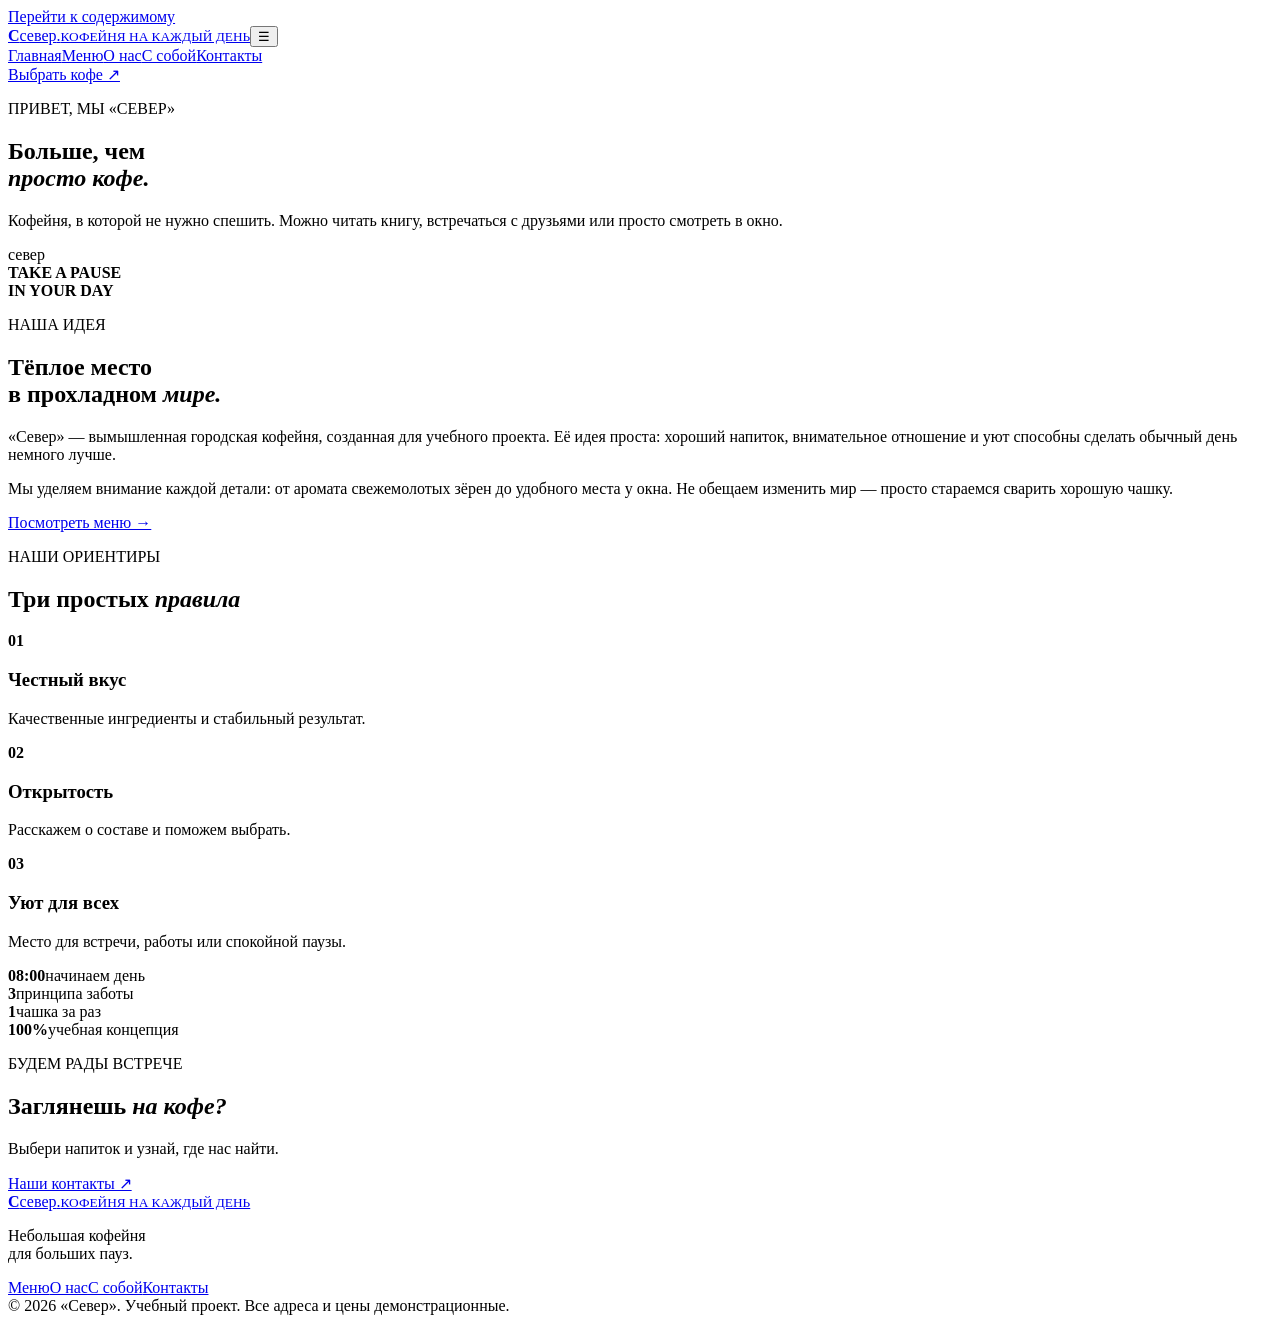
==== about.html @ 5b83bde0 "Add files via upload" ====
<!doctype html>
<html lang="ru">

<head>
    <meta charset="utf-8">
    <meta name="viewport" content="width=device-width, initial-scale=1">
    <title>О кофейне «Север» — наша история</title>
    <meta name="description"
        content="История и ценности кофейни «Север»: качественный кофе, внимательное отношение и уютная атмосфера.">
    <meta name="keywords" content="кофейня, кофе, меню кофейни, капучино, латте, выпечка, кофе с собой">
    <meta name="author" content="Учебный проект">
    <meta name="robots" content="index, follow">
    <link rel="canonical" href="https://example.com/about.html">
    <meta property="og:type" content="website">
    <meta property="og:title" content="О кофейне «Север» — наша история">
    <meta property="og:description"
        content="История и ценности кофейни «Север»: качественный кофе, внимательное отношение и уютная атмосфера.">
    <meta property="og:url" content="https://example.com/about.html">
    <meta property="og:locale" content="ru_RU">
    <meta name="theme-color" content="#263b32">
    <link rel="stylesheet" href="css/style.css">
    <script src="js/script.js" defer></script>
</head>

<body><a class="skip" href="#main">Перейти к содержимому</a>
    <header>
        <div class="wrap head"><a class="logo" href="index.html"><b>С</b><span>север<span
                        class="dot">.</span><small>КОФЕЙНЯ НА КАЖДЫЙ ДЕНЬ</small></span></a><button class="toggle"
                aria-label="Открыть меню" aria-expanded="false">☰</button>
            <nav class="menu"><a href="index.html">Главная</a><a href="menu.html">Меню</a><a href="about.html">О
                    нас</a><a href="delivery.html">С собой</a><a href="contacts.html">Контакты</a></nav><a
                class="toplink" href="menu.html">Выбрать кофе ↗</a>
        </div>
    </header>
    <main id="main">
        <section class="pagehero wrap">
            <p class="eyebrow">ПРИВЕТ, МЫ «СЕВЕР»</p>
            <h1>Больше, чем<br><em>просто кофе.</em></h1>
            <p class="lead">Кофейня, в которой не нужно спешить. Можно читать книгу, встречаться с друзьями или просто
                смотреть в окно.</p>
        </section>
        <section class="wrap story">
            <div class="storyart">
                <div class="sun"></div>
                <div class="cup"><span>север</span></div><b>TAKE A PAUSE<br>IN YOUR DAY</b>
            </div>
            <div>
                <p class="eyebrow">НАША ИДЕЯ</p>
                <h2>Тёплое место<br>в прохладном <em>мире.</em></h2>
                <p>«Север» — вымышленная городская кофейня, созданная для учебного проекта. Её идея проста: хороший
                    напиток, внимательное отношение и уют способны сделать обычный день немного лучше.</p>
                <p>Мы уделяем внимание каждой детали: от аромата свежемолотых зёрен до удобного места у окна. Не обещаем
                    изменить мир — просто стараемся сварить хорошую чашку.</p><a class="textlink"
                    href="menu.html">Посмотреть меню →</a>
            </div>
        </section>
        <section class="tint section">
            <div class="wrap">
                <p class="eyebrow">НАШИ ОРИЕНТИРЫ</p>
                <h2>Три простых <em>правила</em></h2>
                <div class="cards values">
                    <article class="card"><b class="num">01</b>
                        <h3>Честный вкус</h3>
                        <p>Качественные ингредиенты и стабильный результат.</p>
                    </article>
                    <article class="card"><b class="num">02</b>
                        <h3>Открытость</h3>
                        <p>Расскажем о составе и поможем выбрать.</p>
                    </article>
                    <article class="card"><b class="num">03</b>
                        <h3>Уют для всех</h3>
                        <p>Место для встречи, работы или спокойной паузы.</p>
                    </article>
                </div>
            </div>
        </section>
        <section class="wrap stats">
            <div><b>08:00</b><span>начинаем день</span></div>
            <div><b>3</b><span>принципа заботы</span></div>
            <div><b>1</b><span>чашка за раз</span></div>
            <div><b>100%</b><span>учебная концепция</span></div>
        </section>
        <section class="wrap cta">
            <div>
                <p class="eyebrow">БУДЕМ РАДЫ ВСТРЕЧЕ</p>
                <h2>Заглянешь <em>на кофе?</em></h2>
                <p>Выбери напиток и узнай, где нас найти.</p>
            </div><a class="btn light" href="contacts.html">Наши контакты ↗</a>
        </section>
    </main>
    <footer>
        <div class="wrap foot"><a class="logo" href="index.html"><b>С</b><span>север<span
                        class="dot">.</span><small>КОФЕЙНЯ НА КАЖДЫЙ ДЕНЬ</small></span></a>
            <p>Небольшая кофейня<br>для больших пауз.</p>
            <div class="footlinks"><a href="menu.html">Меню</a><a href="about.html">О нас</a><a href="delivery.html">С
                    собой</a><a href="contacts.html">Контакты</a></div>
        </div>
        <div class="wrap copyright">© 2026 «Север». Учебный проект. Все адреса и цены демонстрационные.</div>
    </footer>
</body>

</html>
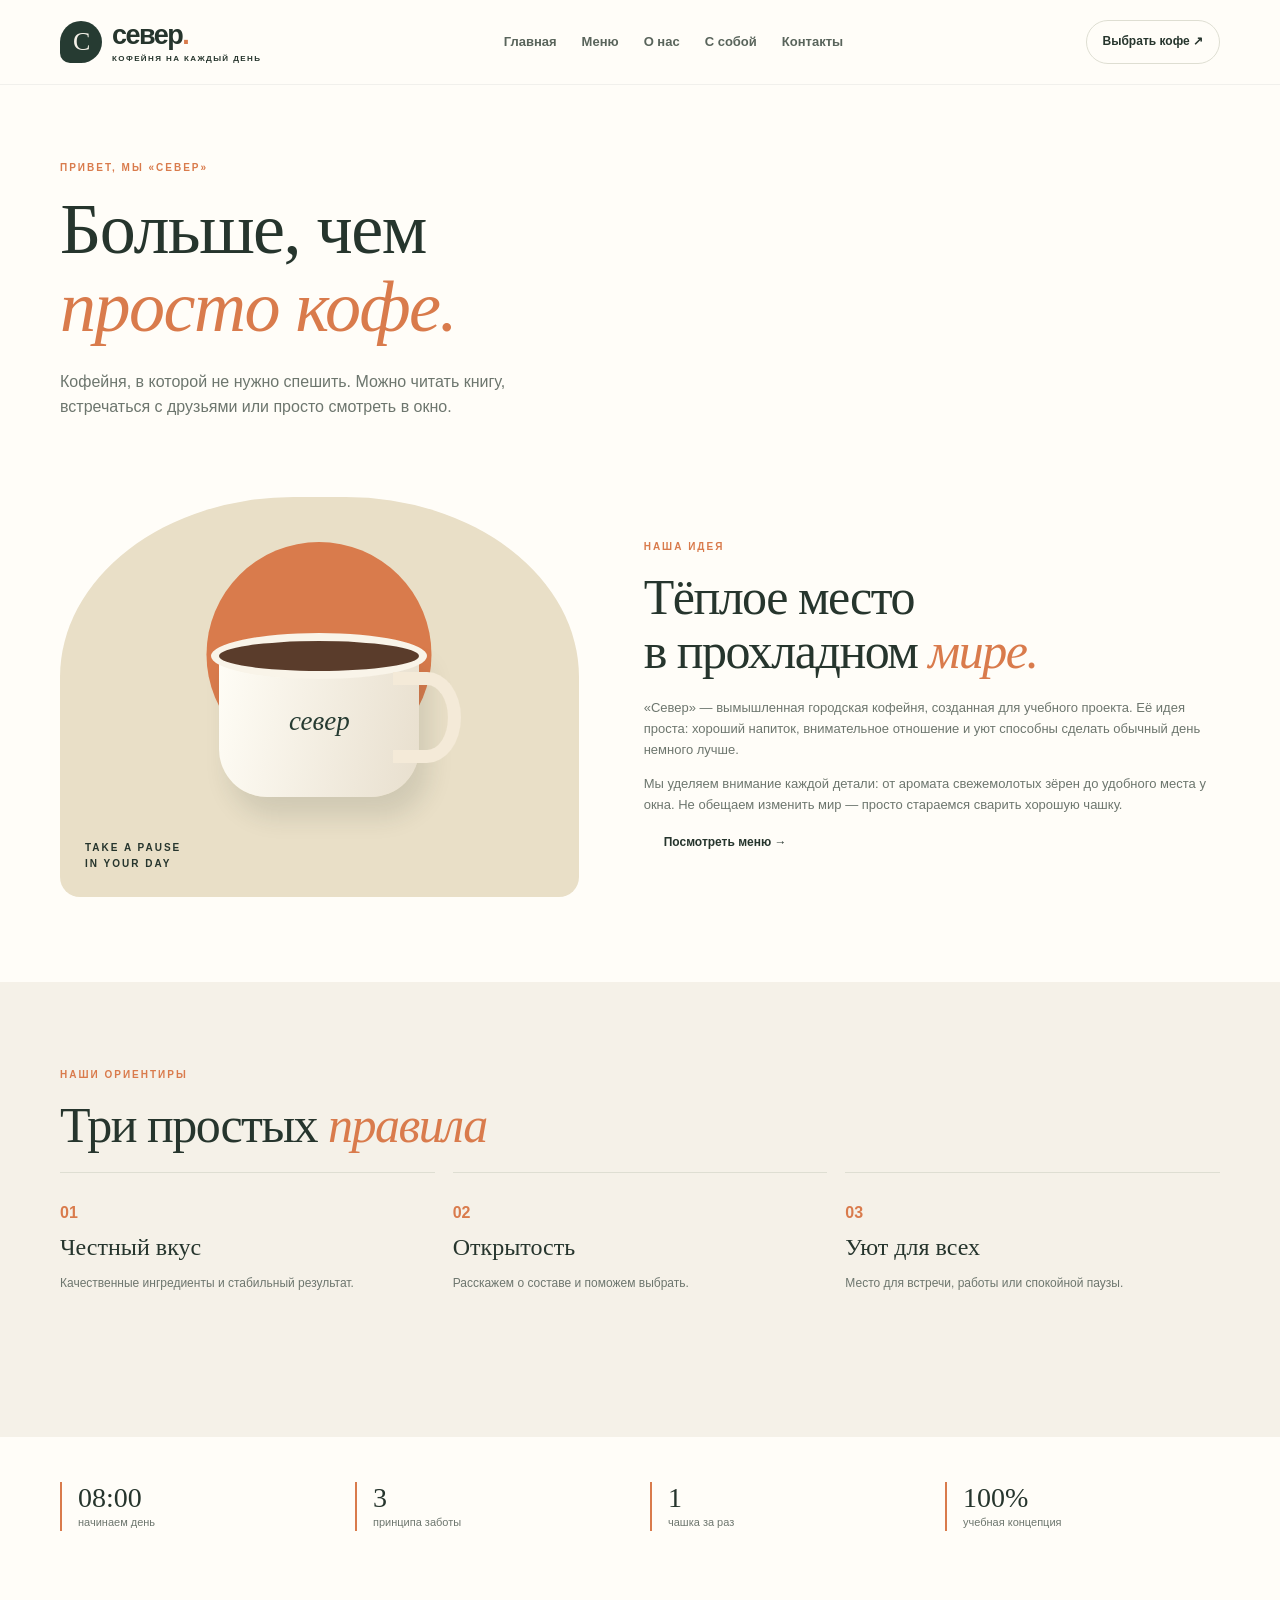
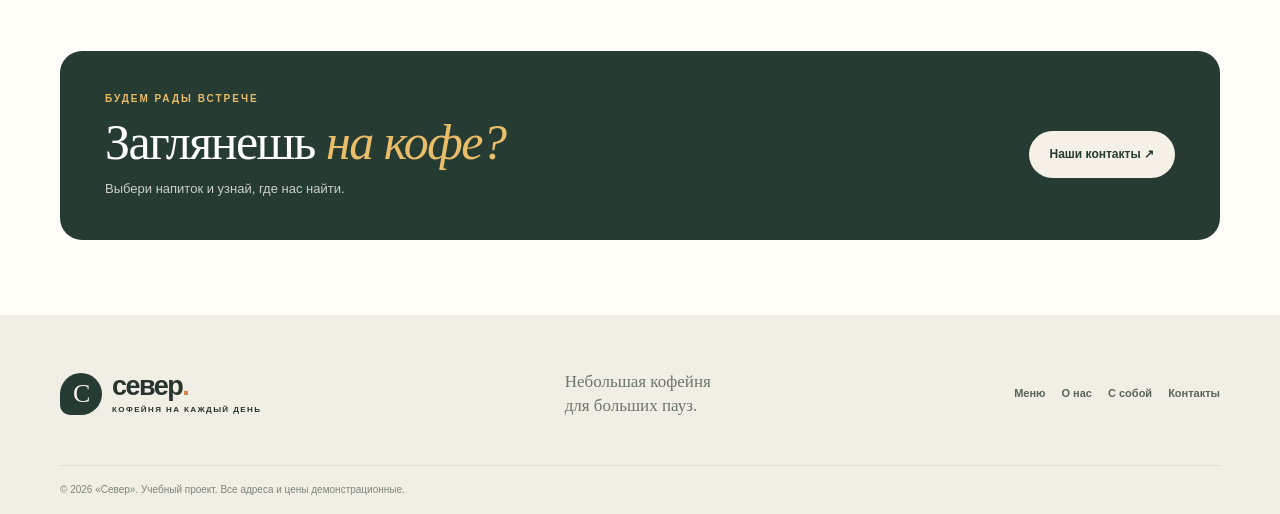
==== commit 0b80ecc9: "Add files via upload" ====
--- a/about.html
+++ b/about.html
@@ -1,102 +1,17 @@
 <!doctype html>
-<html lang="ru">
-
-<head>
-    <meta charset="utf-8">
-    <meta name="viewport" content="width=device-width, initial-scale=1">
-    <title>О кофейне «Север» — наша история</title>
-    <meta name="description"
-        content="История и ценности кофейни «Север»: качественный кофе, внимательное отношение и уютная атмосфера.">
-    <meta name="keywords" content="кофейня, кофе, меню кофейни, капучино, латте, выпечка, кофе с собой">
-    <meta name="author" content="Учебный проект">
-    <meta name="robots" content="index, follow">
-    <link rel="canonical" href="https://example.com/about.html">
-    <meta property="og:type" content="website">
-    <meta property="og:title" content="О кофейне «Север» — наша история">
-    <meta property="og:description"
-        content="История и ценности кофейни «Север»: качественный кофе, внимательное отношение и уютная атмосфера.">
-    <meta property="og:url" content="https://example.com/about.html">
-    <meta property="og:locale" content="ru_RU">
-    <meta name="theme-color" content="#263b32">
-    <link rel="stylesheet" href="css/style.css">
-    <script src="js/script.js" defer></script>
-</head>
-
-<body><a class="skip" href="#main">Перейти к содержимому</a>
-    <header>
-        <div class="wrap head"><a class="logo" href="index.html"><b>С</b><span>север<span
-                        class="dot">.</span><small>КОФЕЙНЯ НА КАЖДЫЙ ДЕНЬ</small></span></a><button class="toggle"
-                aria-label="Открыть меню" aria-expanded="false">☰</button>
-            <nav class="menu"><a href="index.html">Главная</a><a href="menu.html">Меню</a><a href="about.html">О
-                    нас</a><a href="delivery.html">С собой</a><a href="contacts.html">Контакты</a></nav><a
-                class="toplink" href="menu.html">Выбрать кофе ↗</a>
-        </div>
-    </header>
-    <main id="main">
-        <section class="pagehero wrap">
-            <p class="eyebrow">ПРИВЕТ, МЫ «СЕВЕР»</p>
-            <h1>Больше, чем<br><em>просто кофе.</em></h1>
-            <p class="lead">Кофейня, в которой не нужно спешить. Можно читать книгу, встречаться с друзьями или просто
-                смотреть в окно.</p>
-        </section>
-        <section class="wrap story">
-            <div class="storyart">
-                <div class="sun"></div>
-                <div class="cup"><span>север</span></div><b>TAKE A PAUSE<br>IN YOUR DAY</b>
-            </div>
-            <div>
-                <p class="eyebrow">НАША ИДЕЯ</p>
-                <h2>Тёплое место<br>в прохладном <em>мире.</em></h2>
-                <p>«Север» — вымышленная городская кофейня, созданная для учебного проекта. Её идея проста: хороший
-                    напиток, внимательное отношение и уют способны сделать обычный день немного лучше.</p>
-                <p>Мы уделяем внимание каждой детали: от аромата свежемолотых зёрен до удобного места у окна. Не обещаем
-                    изменить мир — просто стараемся сварить хорошую чашку.</p><a class="textlink"
-                    href="menu.html">Посмотреть меню →</a>
-            </div>
-        </section>
-        <section class="tint section">
-            <div class="wrap">
-                <p class="eyebrow">НАШИ ОРИЕНТИРЫ</p>
-                <h2>Три простых <em>правила</em></h2>
-                <div class="cards values">
-                    <article class="card"><b class="num">01</b>
-                        <h3>Честный вкус</h3>
-                        <p>Качественные ингредиенты и стабильный результат.</p>
-                    </article>
-                    <article class="card"><b class="num">02</b>
-                        <h3>Открытость</h3>
-                        <p>Расскажем о составе и поможем выбрать.</p>
-                    </article>
-                    <article class="card"><b class="num">03</b>
-                        <h3>Уют для всех</h3>
-                        <p>Место для встречи, работы или спокойной паузы.</p>
-                    </article>
-                </div>
-            </div>
-        </section>
-        <section class="wrap stats">
-            <div><b>08:00</b><span>начинаем день</span></div>
-            <div><b>3</b><span>принципа заботы</span></div>
-            <div><b>1</b><span>чашка за раз</span></div>
-            <div><b>100%</b><span>учебная концепция</span></div>
-        </section>
-        <section class="wrap cta">
-            <div>
-                <p class="eyebrow">БУДЕМ РАДЫ ВСТРЕЧЕ</p>
-                <h2>Заглянешь <em>на кофе?</em></h2>
-                <p>Выбери напиток и узнай, где нас найти.</p>
-            </div><a class="btn light" href="contacts.html">Наши контакты ↗</a>
-        </section>
-    </main>
-    <footer>
-        <div class="wrap foot"><a class="logo" href="index.html"><b>С</b><span>север<span
-                        class="dot">.</span><small>КОФЕЙНЯ НА КАЖДЫЙ ДЕНЬ</small></span></a>
-            <p>Небольшая кофейня<br>для больших пауз.</p>
-            <div class="footlinks"><a href="menu.html">Меню</a><a href="about.html">О нас</a><a href="delivery.html">С
-                    собой</a><a href="contacts.html">Контакты</a></div>
-        </div>
-        <div class="wrap copyright">© 2026 «Север». Учебный проект. Все адреса и цены демонстрационные.</div>
-    </footer>
-</body>
-
-</html>+<html lang="ru"><head>
+<meta charset="utf-8"><meta name="viewport" content="width=device-width, initial-scale=1">
+<title>О кофейне «Север» — наша история</title><meta name="description" content="История и ценности кофейни «Север»: качественный кофе, внимательное отношение и уютная атмосфера.">
+<meta name="keywords" content="кофейня, кофе, меню кофейни, капучино, латте, выпечка, кофе с собой">
+<meta name="author" content="Учебный проект"><meta name="robots" content="index, follow">
+<link rel="canonical" href="https://example.com/about.html">
+<meta property="og:type" content="website"><meta property="og:title" content="О кофейне «Север» — наша история">
+<meta property="og:description" content="История и ценности кофейни «Север»: качественный кофе, внимательное отношение и уютная атмосфера."><meta property="og:url" content="https://example.com/about.html"><meta property="og:locale" content="ru_RU">
+<meta name="theme-color" content="#263b32"><link rel="stylesheet" href="style.css"><script src="script.js" defer></script>
+</head><body><a class="skip" href="#main">Перейти к содержимому</a><header><div class="wrap head"><a class="logo" href="index.html"><b>С</b><span>север<span class="dot">.</span><small>КОФЕЙНЯ НА КАЖДЫЙ ДЕНЬ</small></span></a><button class="toggle" aria-label="Открыть меню" aria-expanded="false">☰</button><nav class="menu"><a href="index.html">Главная</a><a href="menu.html">Меню</a><a href="about.html">О нас</a><a href="delivery.html">С собой</a><a href="contacts.html">Контакты</a></nav><a class="toplink" href="menu.html">Выбрать кофе ↗</a></div></header><main id="main">
+<section class="pagehero wrap"><p class="eyebrow">ПРИВЕТ, МЫ «СЕВЕР»</p><h1>Больше, чем<br><em>просто кофе.</em></h1><p class="lead">Кофейня, в которой не нужно спешить. Можно читать книгу, встречаться с друзьями или просто смотреть в окно.</p></section>
+<section class="wrap story"><div class="storyart"><div class="sun"></div><div class="cup"><span>север</span></div><b>TAKE A PAUSE<br>IN YOUR DAY</b></div><div><p class="eyebrow">НАША ИДЕЯ</p><h2>Тёплое место<br>в прохладном <em>мире.</em></h2><p>«Север» — вымышленная городская кофейня, созданная для учебного проекта. Её идея проста: хороший напиток, внимательное отношение и уют способны сделать обычный день немного лучше.</p><p>Мы уделяем внимание каждой детали: от аромата свежемолотых зёрен до удобного места у окна. Не обещаем изменить мир — просто стараемся сварить хорошую чашку.</p><a class="textlink" href="menu.html">Посмотреть меню →</a></div></section>
+<section class="tint section"><div class="wrap"><p class="eyebrow">НАШИ ОРИЕНТИРЫ</p><h2>Три простых <em>правила</em></h2><div class="cards values"><article class="card"><b class="num">01</b><h3>Честный вкус</h3><p>Качественные ингредиенты и стабильный результат.</p></article><article class="card"><b class="num">02</b><h3>Открытость</h3><p>Расскажем о составе и поможем выбрать.</p></article><article class="card"><b class="num">03</b><h3>Уют для всех</h3><p>Место для встречи, работы или спокойной паузы.</p></article></div></div></section>
+<section class="wrap stats"><div><b>08:00</b><span>начинаем день</span></div><div><b>3</b><span>принципа заботы</span></div><div><b>1</b><span>чашка за раз</span></div><div><b>100%</b><span>учебная концепция</span></div></section>
+<section class="wrap cta"><div><p class="eyebrow">БУДЕМ РАДЫ ВСТРЕЧЕ</p><h2>Заглянешь <em>на кофе?</em></h2><p>Выбери напиток и узнай, где нас найти.</p></div><a class="btn light" href="contacts.html">Наши контакты ↗</a></section>
+</main><footer><div class="wrap foot"><a class="logo" href="index.html"><b>С</b><span>север<span class="dot">.</span><small>КОФЕЙНЯ НА КАЖДЫЙ ДЕНЬ</small></span></a><p>Небольшая кофейня<br>для больших пауз.</p><div class="footlinks"><a href="menu.html">Меню</a><a href="about.html">О нас</a><a href="delivery.html">С собой</a><a href="contacts.html">Контакты</a></div></div><div class="wrap copyright">© 2026 «Север». Учебный проект. Все адреса и цены демонстрационные.</div></footer></body></html>
--- a/style.css
+++ b/style.css
@@ -0,0 +1,11 @@
+@import url('https://fonts.googleapis.com/css2?family=DM+Sans:wght@400;500;600;700&family=Playfair+Display:ital,wght@0,500;0,600;1,500&display=swap');
+:root{--green:#263b32;--green2:#3d5949;--cream:#f5f1e8;--paper:#fffdf8;--orange:#d97b4c;--yellow:#e9bd69;--ink:#26352d;--muted:#6d766e;--line:#deded2}
+*{box-sizing:border-box}html{scroll-behavior:smooth;scroll-padding-top:90px}body{margin:0;background:var(--paper);color:var(--ink);font-family:'DM Sans',Arial,sans-serif;line-height:1.6}a{color:inherit;text-decoration:none}button,input,textarea{font:inherit}.wrap{width:min(1160px,calc(100% - 48px));margin-inline:auto}.skip{position:absolute;top:-50px;left:10px;background:white;padding:10px;z-index:99}.skip:focus{top:10px}
+header{position:sticky;top:0;z-index:10;background:#fffdf8ee;backdrop-filter:blur(12px);border-bottom:1px solid #263b3210}.head{min-height:84px;display:flex;align-items:center;justify-content:space-between;gap:22px}.logo{display:flex;align-items:center;gap:10px;font-size:27px;font-weight:700;letter-spacing:-1.5px;line-height:1}.logo>b{display:grid;place-items:center;width:42px;height:42px;border-radius:50% 50% 50% 10px;background:var(--green);color:var(--cream);font:26px Georgia}.logo small{display:block;margin-top:6px;font-size:8px;letter-spacing:1.4px}.dot{color:var(--orange)}.menu{display:flex;gap:25px}.menu a{font-size:13px;font-weight:600;color:#59645b;position:relative}.menu a:after{content:"";position:absolute;bottom:-8px;left:0;width:100%;height:2px;background:var(--orange);transform:scaleX(0);transform-origin:left;transition:transform .2s}.menu a:hover,.menu a:focus-visible{color:var(--green)}.menu a:hover:after,.menu a:focus-visible:after{transform:scaleX(1)}.toplink{border:1px solid var(--line);border-radius:30px;padding:11px 16px;font-size:12px;font-weight:700}.toplink:hover{background:var(--green);color:white}.toggle{display:none;border:0;background:none;font-size:26px;color:var(--green)}
+.hero{display:grid;grid-template-columns:1fr .95fr;align-items:center;gap:50px;padding-block:65px 75px}.eyebrow{margin:0 0 15px;color:var(--orange);font-size:10px;font-weight:700;letter-spacing:2px}h1,h2{font-family:'Playfair Display',Georgia,serif;font-weight:500;letter-spacing:-1.5px;line-height:1.08}h1{font-size:clamp(50px,6vw,78px);margin:0 0 22px}h2{font-size:clamp(34px,4vw,50px);margin:0 0 20px}em{color:var(--orange);font-weight:500}.lead{max-width:500px;color:var(--muted);font-size:16px}.btn{display:inline-flex;align-items:center;gap:16px;margin-top:18px;padding:14px 21px;border:0;border-radius:30px;background:var(--green);color:white;font-size:12px;font-weight:700;cursor:pointer;transition:transform .2s,background .2s}.btn:hover{transform:translateY(-3px);background:var(--green2)}.textlink{display:inline-block;margin-left:20px;font-size:12px;font-weight:700}.textlink:hover{color:var(--orange)}.note{margin-top:35px;color:var(--muted);font-size:11px}.art{position:relative;display:grid;place-items:center;min-height:470px;overflow:hidden;border-radius:48% 48% 20px 20px;background:#e8e5d6;isolation:isolate}.art:before{content:"";position:absolute;inset:16px;border:1px solid #263b3220;border-radius:inherit}.sun{position:absolute;top:50px;left:50%;width:250px;height:250px;border-radius:50%;background:var(--yellow);transform:translateX(-50%)}.cup{position:relative;z-index:2;display:grid;place-items:center;width:200px;height:150px;margin-top:70px;border-radius:8px 8px 48px 48px;background:linear-gradient(100deg,#fffdf6,#e8dfce);box-shadow:10px 20px 25px #263b3220;animation:float 5s ease-in-out infinite}.cup:before{content:"";position:absolute;top:-14px;width:200px;height:30px;border:8px solid #f9f4e9;border-radius:50%;background:#5a3c2b}.cup:after{content:"";position:absolute;right:-42px;top:25px;width:55px;height:65px;border:13px solid #f4ead8;border-left:0;border-radius:0 50% 50% 0}.cup span{font:italic 27px Georgia;color:var(--green)}.arttop,.artbottom{position:absolute;z-index:3;font-size:10px;letter-spacing:2px;line-height:1.5}.arttop{top:40px;right:35px;text-align:right}.artbottom{bottom:30px;left:32px}.art i{position:absolute;right:75px;top:145px;color:var(--orange);font-size:32px}.ticker{padding:17px 0;overflow:hidden;background:var(--green);color:var(--cream);font-size:11px;font-weight:700;letter-spacing:3px;white-space:nowrap;animation:fadein 1s ease}.section{padding-block:85px}.sectionhead{display:flex;justify-content:space-between;align-items:end;gap:20px;margin-bottom:32px}.sectionhead .eyebrow{margin-bottom:8px}.cards{display:grid;grid-template-columns:repeat(3,1fr);gap:18px}.card{position:relative;min-height:245px;padding:27px;border-radius:20px;background:#f6f2e9;transition:transform .2s}.card:hover{transform:translateY(-4px)}.card>span{display:grid;place-items:center;width:48px;height:48px;border-radius:50%;background:#ffffffa6;font-size:23px}.card .eyebrow{margin-top:22px;margin-bottom:8px;font-size:9px}.card h3{font:500 24px/1.2 'Playfair Display',Georgia,serif;margin:8px 0}.card p:not(.eyebrow){font-size:12px;color:var(--muted)}.green{background:#e7e9dc}.peach{background:#f3e2d3}.yellow{background:#eee8d3}.round{position:absolute;right:20px;bottom:20px;display:grid;place-items:center;width:36px;height:36px;border:1px solid #263b3240;border-radius:50%}.round:hover{background:var(--green);color:white}.quote{text-align:center;background:var(--cream);padding:70px 20px}.quote>p{font:70px Georgia;color:var(--orange);line-height:.8;margin:0}.quote blockquote{font:clamp(28px,4vw,47px)/1.2 'Playfair Display',Georgia,serif;margin:15px 0 20px}.quote small{font-size:9px;letter-spacing:2px;color:var(--muted)}.cta{display:flex;align-items:center;justify-content:space-between;gap:25px;margin-block:75px;padding:40px 45px;border-radius:22px;background:var(--green);color:white}.cta .eyebrow{color:var(--yellow);margin-bottom:8px}.cta h2{margin-bottom:10px}.cta h2 em{color:var(--yellow)}.cta p:not(.eyebrow){margin:0;color:#c9d1c8;font-size:13px}.btn.light{background:var(--cream);color:var(--green);white-space:nowrap}
+footer{padding-top:38px;background:#f1eee5}.foot{display:flex;align-items:center;justify-content:space-between;gap:25px;padding-bottom:30px}.foot>p{font:17px/1.4 'Playfair Display',Georgia,serif;color:var(--muted)}.footlinks{display:flex;gap:16px;flex-wrap:wrap}.footlinks a{font-size:11px;font-weight:700;color:#59645b}.footlinks a:hover{color:var(--orange)}.copyright{padding-block:16px;border-top:1px solid var(--line);font-size:10px;color:#7d857b}
+.pagehero{padding-block:75px 45px}.pagehero h1{font-size:clamp(48px,6vw,72px)}.pagehero .lead{margin-bottom:22px}.pills{display:flex;gap:10px;flex-wrap:wrap;margin-top:25px}.pills a{padding:9px 16px;border:1px solid var(--line);border-radius:30px;font-size:11px;font-weight:700}.pills a:hover{background:var(--green);color:white}.menulist{display:grid;grid-template-columns:1fr 1fr;gap:0 40px;margin-top:25px}.menulist article{display:grid;grid-template-columns:48px 1fr auto;align-items:center;gap:14px;padding:20px 0;border-bottom:1px solid var(--line)}.menulist article>span{display:grid;place-items:center;width:44px;height:44px;border-radius:14px;background:var(--cream);font-size:21px}.menulist h3{margin:0;font-size:14px}.menulist h3 small{display:block;color:#92998e;font-size:9px;font-weight:500}.menulist p{margin:3px 0 0;font-size:11px;color:var(--muted)}.menulist article>b{align-self:start;padding-top:3px;font-size:13px;white-space:nowrap}.tint{background:var(--cream)}.smallcards .card{min-height:190px;background:#fffdf8}.smallcards .card>span{background:var(--cream)}.smallcards .card h3{margin-top:15px}.smallcards .card b{font-size:13px}.story{display:grid;grid-template-columns:.9fr 1fr;align-items:center;gap:65px;padding-block:10px 85px}.story>div>p:not(.eyebrow){color:var(--muted);font-size:13px}.storyart,.poster{position:relative;display:grid;place-items:center;min-height:400px;overflow:hidden;border-radius:45% 45% 20px 20px;background:#e9dfc7}.storyart .sun,.poster .sun{top:45px;width:225px;height:225px;background:var(--orange)}.storyart .cup,.poster .cup{margin-top:50px}.storyart>b{position:absolute;bottom:25px;left:25px;font-size:10px;letter-spacing:2px}.poster{border-radius:25px;background:#e8e4d3}.poster .sun{background:var(--yellow)}.poster>b{position:absolute;bottom:25px;left:28px;font-size:13px;letter-spacing:3px}.poster strong{font-size:35px}.values .card{min-height:180px;background:transparent;border-top:1px solid var(--line);border-radius:0;padding-inline:0}.num{color:var(--orange)}.stats{display:grid;grid-template-columns:repeat(4,1fr);gap:20px;padding-block:45px}.stats div{display:flex;flex-direction:column;padding-left:16px;border-left:2px solid var(--orange)}.stats b{font:28px 'Playfair Display',Georgia,serif}.stats span{font-size:11px;color:var(--muted)}.steps{display:grid;gap:20px;padding:0;list-style:none}.steps li{display:grid;grid-template-columns:40px 1fr;gap:13px}.steps li>b{display:grid;place-items:center;width:36px;height:36px;border:1px solid var(--line);border-radius:50%;color:var(--orange);font-size:11px}.steps h3{margin:0 0 5px;font-size:14px}.steps p{margin:0;color:var(--muted);font-size:12px}.smallnote{padding:12px;background:var(--cream);border-left:2px solid var(--orange);font-size:10px;color:var(--muted)}.contacts{display:grid;grid-template-columns:.9fr 1fr;gap:55px;padding-block:10px 85px}.contactinfo{display:grid;gap:12px;align-content:start}.contactinfo article{display:flex;gap:15px;padding:20px;border:1px solid var(--line);border-radius:17px}.contactinfo article>span{display:grid;place-items:center;flex:0 0 42px;width:42px;height:42px;border-radius:50%;background:var(--cream);color:var(--orange);font-size:23px}.contactinfo .eyebrow{margin:0 0 5px;font-size:9px}.contactinfo h3{margin:0 0 4px;font-size:13px}.contactinfo article p:not(.eyebrow){margin:0;font-size:11px;color:var(--muted)}.map{min-height:160px;display:grid;place-items:center;align-content:center;gap:6px;border-radius:17px;background:repeating-linear-gradient(35deg,#e7e8d9,#e7e8d9 40px,#f8f5e9 41px,#f8f5e9 58px);font-size:30px;color:var(--orange)}.map small{font-size:9px;letter-spacing:2px;color:var(--ink)}.formbox{padding:30px;border-radius:22px;background:var(--cream)}.formbox h2{font-size:39px}.formbox>p:not(.eyebrow){color:var(--muted);font-size:12px}.formbox form{display:grid;gap:9px;margin-top:20px}.formbox label{font-size:11px;font-weight:700}.formbox input:not([type=checkbox]),.formbox textarea{width:100%;padding:12px 13px;border:1px solid #d8d8ca;border-radius:9px;outline:none;background:#fffdf8;font-size:12px}.formbox input:focus,.formbox textarea:focus{border-color:var(--green2);box-shadow:0 0 0 3px #3d59491c}.formbox textarea{resize:vertical}.consent{display:flex;align-items:flex-start;gap:8px;color:var(--muted);font-weight:400!important}.consent input{margin-top:4px;accent-color:var(--green)}.formbox .btn{justify-self:start}.success{display:none;padding:12px;background:#dfe9dc;color:var(--green);font-size:12px;border-radius:9px}.success.show{display:block}
+@keyframes float{0%,100%{transform:translateY(0) rotate(-1deg)}50%{transform:translateY(-9px) rotate(1deg)}}@keyframes fadein{from{opacity:.4}to{opacity:1}}@media(prefers-reduced-motion:reduce){*,*:before,*:after{scroll-behavior:auto!important;animation:none!important;transition:none!important}}
+@media(max-width:900px){.head{gap:14px}.menu{gap:13px}.toplink{display:none}.hero{gap:25px}.story,.contacts{gap:30px}}
+@media(max-width:700px){.wrap{width:calc(100% - 32px)}.head{min-height:72px}.logo{font-size:24px}.logo>b{width:38px;height:38px}.toggle{display:block;order:3}.menu{display:none;position:absolute;top:71px;left:0;right:0;flex-direction:column;gap:0;padding:12px 24px 18px;background:var(--paper);border-bottom:1px solid var(--line);box-shadow:0 15px 35px #263b3215}.menu.open{display:flex}.menu a{padding:12px 0}.menu a:after{display:none}.hero{grid-template-columns:1fr;padding-block:48px 55px}.hero h1{font-size:clamp(48px,12vw,64px)}.art{min-height:360px}.sun{width:215px;height:215px}.section{padding-block:55px}.sectionhead{align-items:start}.cards{grid-template-columns:1fr}.card{min-height:210px}.quote{padding-block:55px}.cta{align-items:flex-start;flex-direction:column;margin-block:50px;padding:30px 24px}.foot{align-items:flex-start;flex-direction:column;gap:18px}.foot>p{margin:0}.copyright{line-height:1.5}.pagehero{padding-block:50px 30px}.pagehero h1{font-size:clamp(45px,11vw,60px)}.menulist{grid-template-columns:1fr}.menulist article{grid-template-columns:42px 1fr auto;gap:10px}.menulist article>span{width:39px;height:39px}.story,.contacts{grid-template-columns:1fr;gap:30px;padding-bottom:55px}.storyart,.poster{min-height:330px}.stats{grid-template-columns:1fr 1fr;padding-block:30px}.formbox{padding:23px 18px}.formbox h2{font-size:34px}}
+@media(max-width:390px){.wrap{width:calc(100% - 24px)}.textlink{margin-left:0;margin-top:15px}.hero .textlink{display:block}.art{min-height:320px}.cup{transform:scale(.8)}.menulist article{grid-template-columns:36px 1fr auto;gap:8px}.menulist article>span{width:34px;height:34px;font-size:17px}.menulist h3{font-size:12px}.menulist p{font-size:10px}}
